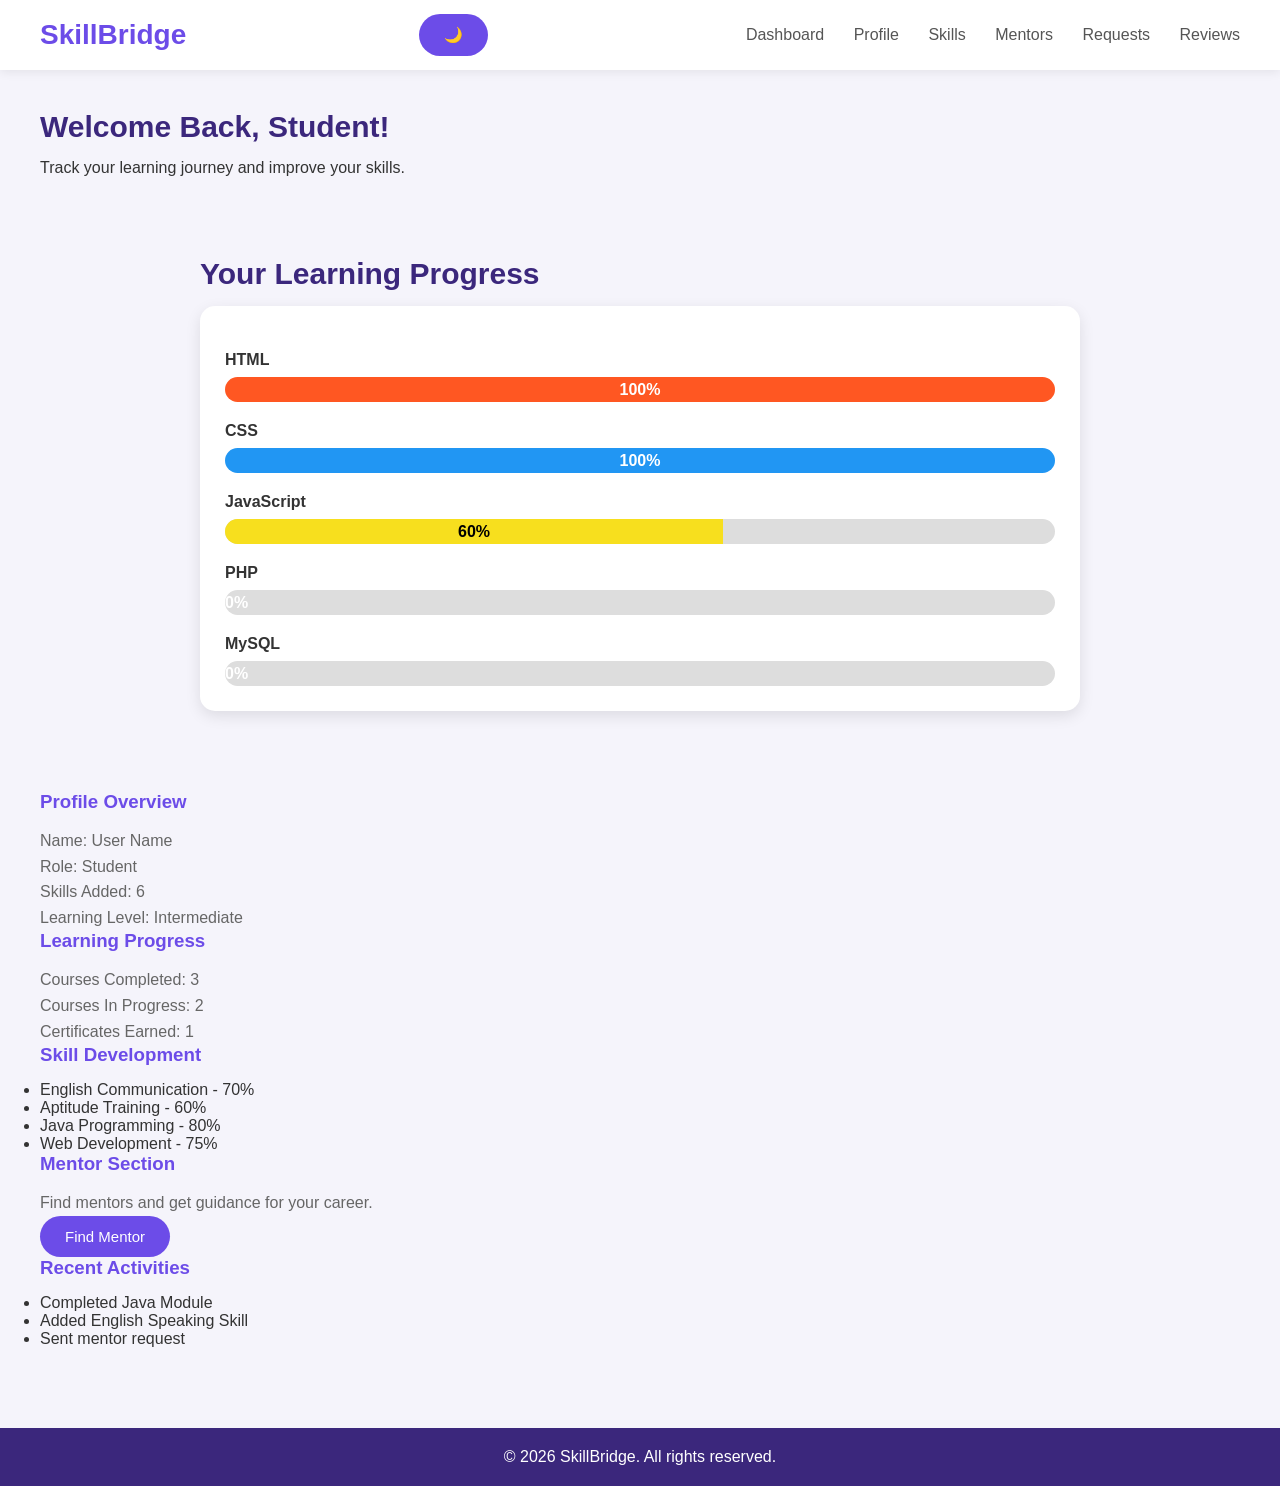
==== dashboard.html @ 5e3c9742 "Add files via upload" ====
<!DOCTYPE html>
<html>
<head>
    <title>Dashboard - SkillBridge</title>
     <link rel="stylesheet" href="style.css">
</head>

<body>

<header>
    <h1>SkillBridge</h1>
<button onClick="toggleDarkMode()">🌙</button>
    <nav>
        <a href="dashboard.html">Dashboard</a>
        <a href="profile.html">Profile</a>
        <a href="skills.html">Skills</a>
        <a href="mentors.html">Mentors</a>
        <a href="requests.html">Requests</a>
        <a href="reviews.html">Reviews</a>
    </nav>
</header>


<section>

    <h2>Welcome Back, Student!</h2>
    <p>Track your learning journey and improve your skills.</p>
<section class="progress-section">

    <h2>Your Learning Progress</h2>

    <div class="progress-card">

        <h4>HTML</h4>
        <div class="progress-bar">
            <div class="progress html">100%</div>
        </div>

        <h4>CSS</h4>
        <div class="progress-bar">
            <div class="progress css">100%</div>
        </div>

        <h4>JavaScript</h4>
        <div class="progress-bar">
            <div class="progress js">60%</div>
        </div>

        <h4>PHP</h4>
        <div class="progress-bar">
            <div class="progress php">0%</div>
        </div>

        <h4>MySQL</h4>
        <div class="progress-bar">
            <div class="progress mysql">0%</div>
        </div>

    </div>

</section>

    <div>
        <h3>Profile Overview</h3>
        <p>Name: User Name</p>
        <p>Role: Student</p>
        <p>Skills Added: 6</p>
        <p>Learning Level: Intermediate</p>
    </div>


    <div>
        <h3>Learning Progress</h3>
        <p>Courses Completed: 3</p>
        <p>Courses In Progress: 2</p>
        <p>Certificates Earned: 1</p>
    </div>


    <div>
        <h3>Skill Development</h3>
        <ul>
            <li>English Communication - 70%</li>
            <li>Aptitude Training - 60%</li>
            <li>Java Programming - 80%</li>
            <li>Web Development - 75%</li>
        </ul>
    </div>


    <div>
        <h3>Mentor Section</h3>
        <p>Find mentors and get guidance for your career.</p>
        <button>Find Mentor</button>
    </div>


    <div>
        <h3>Recent Activities</h3>
        <ul>
            <li>Completed Java Module</li>
            <li>Added English Speaking Skill</li>
            <li>Sent mentor request</li>
        </ul>
    </div>


</section>


<footer>
    <p>© 2026 SkillBridge. All rights reserved.</p>
</footer>
<script src="script.js"></script>

</body>
</html>
---- style.css ----
* {
    margin: 0;
    padding: 0;
    box-sizing: border-box;
    font-family: "Poppins", Arial, sans-serif;
}

body {
    background: #f5f4fb;
    color: #333;
}


/* Header */

header {
    background: #ffffff;
    height: 70px;
    display: flex;
    align-items: center;
    justify-content: space-between;
    padding: 0 40px;
    box-shadow: 0 2px 10px rgba(0,0,0,0.08);
}


header h1 {
    color: #6c4ce8;
    font-size: 28px;
}


nav a {
    text-decoration: none;
    color: #555;
    margin-left: 25px;
    font-weight: 500;
}


nav a:hover {
    color: #6c4ce8;
}



/* Main Sections */

section {
    padding: 40px;
}


section h2 {
    color: #3b277c;
    font-size: 30px;
    margin-bottom: 15px;
}



/* Cards */

.card {
    background: white;
    border-radius: 18px;
    padding: 25px;
    margin: 20px auto;
    max-width: 350px;
    box-shadow: 0 8px 25px rgba(0,0,0,0.08);
    text-align: center;
}


div h3 {
    color: #6c4ce8;
    margin-bottom: 15px;
}


div p {
    color: #666;
    line-height: 1.6;
}



/* Buttons */

button {
    background: #6c4ce8;
    color: white;
    border: none;
    padding: 12px 25px;
    border-radius: 25px;
    cursor: pointer;
    font-size: 15px;
}


button:hover {
    background: #5535c7;
}



/* Forms */

form {
    background: white;
    max-width: 500px;
    margin: auto;
    padding: 35px;
    border-radius: 20px;
    box-shadow: 0 8px 25px rgba(0,0,0,0.08);
}


input,
textarea,
select {

    width:100%;
    padding:14px;
    margin:10px 0 20px;
    border-radius:10px;
    border:1px solid #ddd;
}



/* Dashboard Cards */

.dashboard-card {
    display:flex;
    gap:20px;
}


.stat-card {

    background:white;
    padding:25px;
    border-radius:18px;
    text-align:center;
}


.stat-card h3 {
    font-size:30px;
    color:#6c4ce8;
}



/* Skills Tags */

.skill-tag {

    display:inline-block;
    background:#eee8ff;
    color:#6c4ce8;
    padding:8px 15px;
    border-radius:20px;
    margin:5px;

}
.search-box {
    display: flex;
    justify-content: center;
    align-items: center;
    gap: 10px;
    margin: 25px 0;
}

.search-box input {
    width: 350px;
    padding: 12px;
    border: 1px solid #ccc;
    border-radius: 25px;
    outline: none;
    font-size: 16px;
}

.search-box button {
    padding: 12px 25px;
    background: #6c4ce8;
    color: white;
    border: none;
    border-radius: 25px;
    cursor: pointer;
}

.search-box button:hover {
    background: #5535c7;
}

#skillSearch{
    width:350px;
    padding:12px;
    margin:20px auto;
    display:block;
    border-radius:8px;
    border:1px solid gray;
}

/* Footer */

footer {

    background:#3b277c;
    color:white;
    text-align:center;
    padding:20px;
    margin-top:40px;

}
/* Dark Mode */

.dark-mode {
    background-color: #1e1e1e;
    color: white;
}

.dark-mode header {
    background-color: #2c2c2c;
}

.dark-mode footer {
    background-color: #2c2c2c;
}

.dark-mode nav a {
    color: white;
}

.dark-mode .card,
.dark-mode .skill-card,
.dark-mode form,
.dark-mode div {
    background-color: #333;
    color: white;
}

.dark-mode input,
.dark-mode textarea,
.dark-mode select {
    background-color: #444;
    color: white;
    border: 1px solid #666;
}

.dark-mode button {
    background-color: #8b5cf6;
}

.dark-mode button:hover {
    background-color: #7c3aed;
}
/* Dashboard Progress */

.progress-section{
    width:80%;
    margin:40px auto;
}

.progress-card{
    background:white;
    padding:25px;
    border-radius:15px;
    box-shadow:0 5px 15px rgba(0,0,0,0.1);
}

.progress-card h4{
    margin-top:20px;
    margin-bottom:8px;
}

.progress-bar{
    width:100%;
    background:#ddd;
    border-radius:20px;
    overflow:hidden;
    height:25px;
}

.progress{
    height:25px;
    color:white;
    text-align:center;
    line-height:25px;
    font-weight:bold;
}

.html{
    width:100%;
    background:#ff5722;
}

.css{
    width:100%;
    background:#2196F3;
}

.js{
    width:60%;
    background:#f7df1e;
    color:black;
}

.php{
    width:0%;
    background:#777bb3;
}

.mysql{
    width:0%;
    background:#00758f;
}
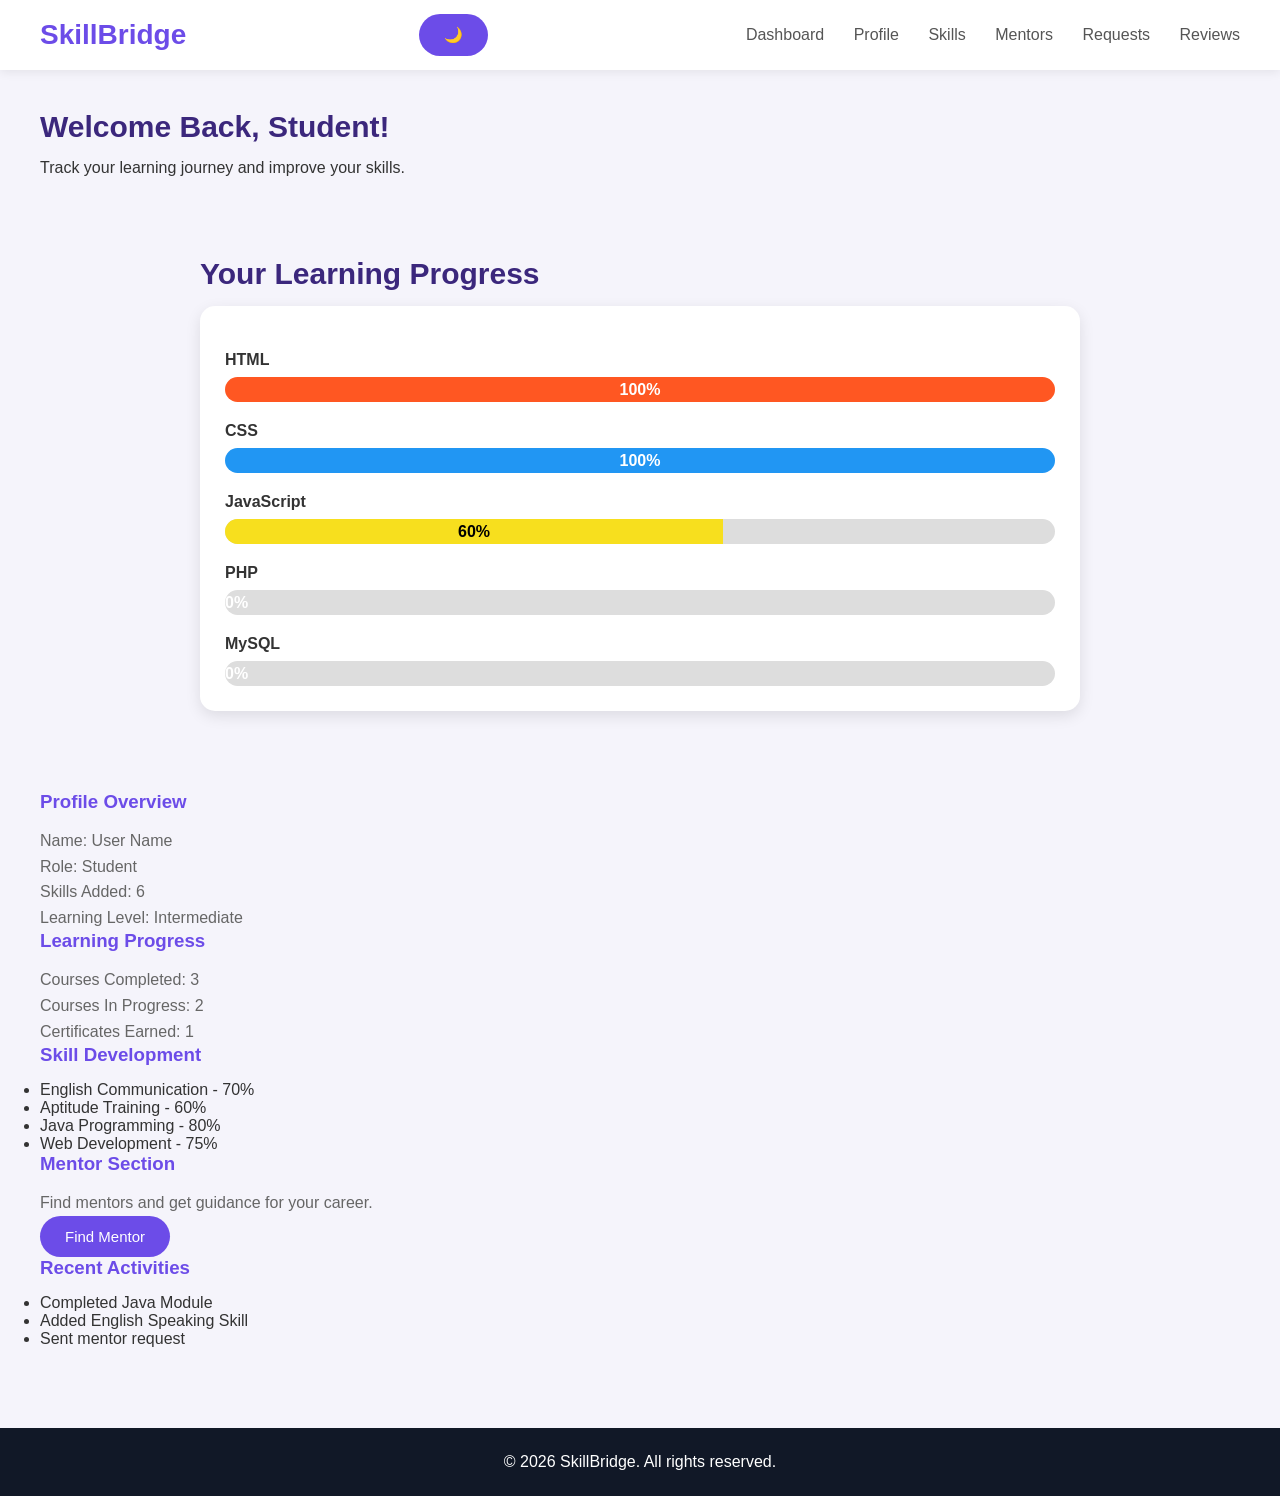
==== commit 457273d4: "Update dashboard.html" ====
--- a/dashboard.html
+++ b/dashboard.html
@@ -91,7 +91,7 @@
     <div>
         <h3>Mentor Section</h3>
         <p>Find mentors and get guidance for your career.</p>
-        <button>Find Mentor</button>
+        <button onClick="window.location.href='mentors.html'">Find Mentor</button>
     </div>
 
 
@@ -114,4 +114,4 @@
 <script src="script.js"></script>
 
 </body>
-</html>+</html>
--- a/style.css
+++ b/style.css
@@ -316,4 +316,43 @@
 .mysql{
     width:0%;
     background:#00758f;
-}+}
+.profile-card{
+    background:white;
+    padding:20px;
+    margin:20px 0;
+    border-radius:10px;
+}
+
+
+.profile-card input{
+    padding:10px;
+    width:70%;
+}
+
+
+.profile-card button{
+    padding:10px 15px;
+    cursor:pointer;
+}
+
+
+footer{
+    background:#111827;
+    color:white;
+    text-align:center;
+    padding:25px;
+    margin-top:40px;
+}
+
+
+.footer-links a{
+    color:white;
+    margin:10px;
+    text-decoration:none;
+}
+
+
+.footer-links a:hover{
+    text-decoration:underline;
+}
